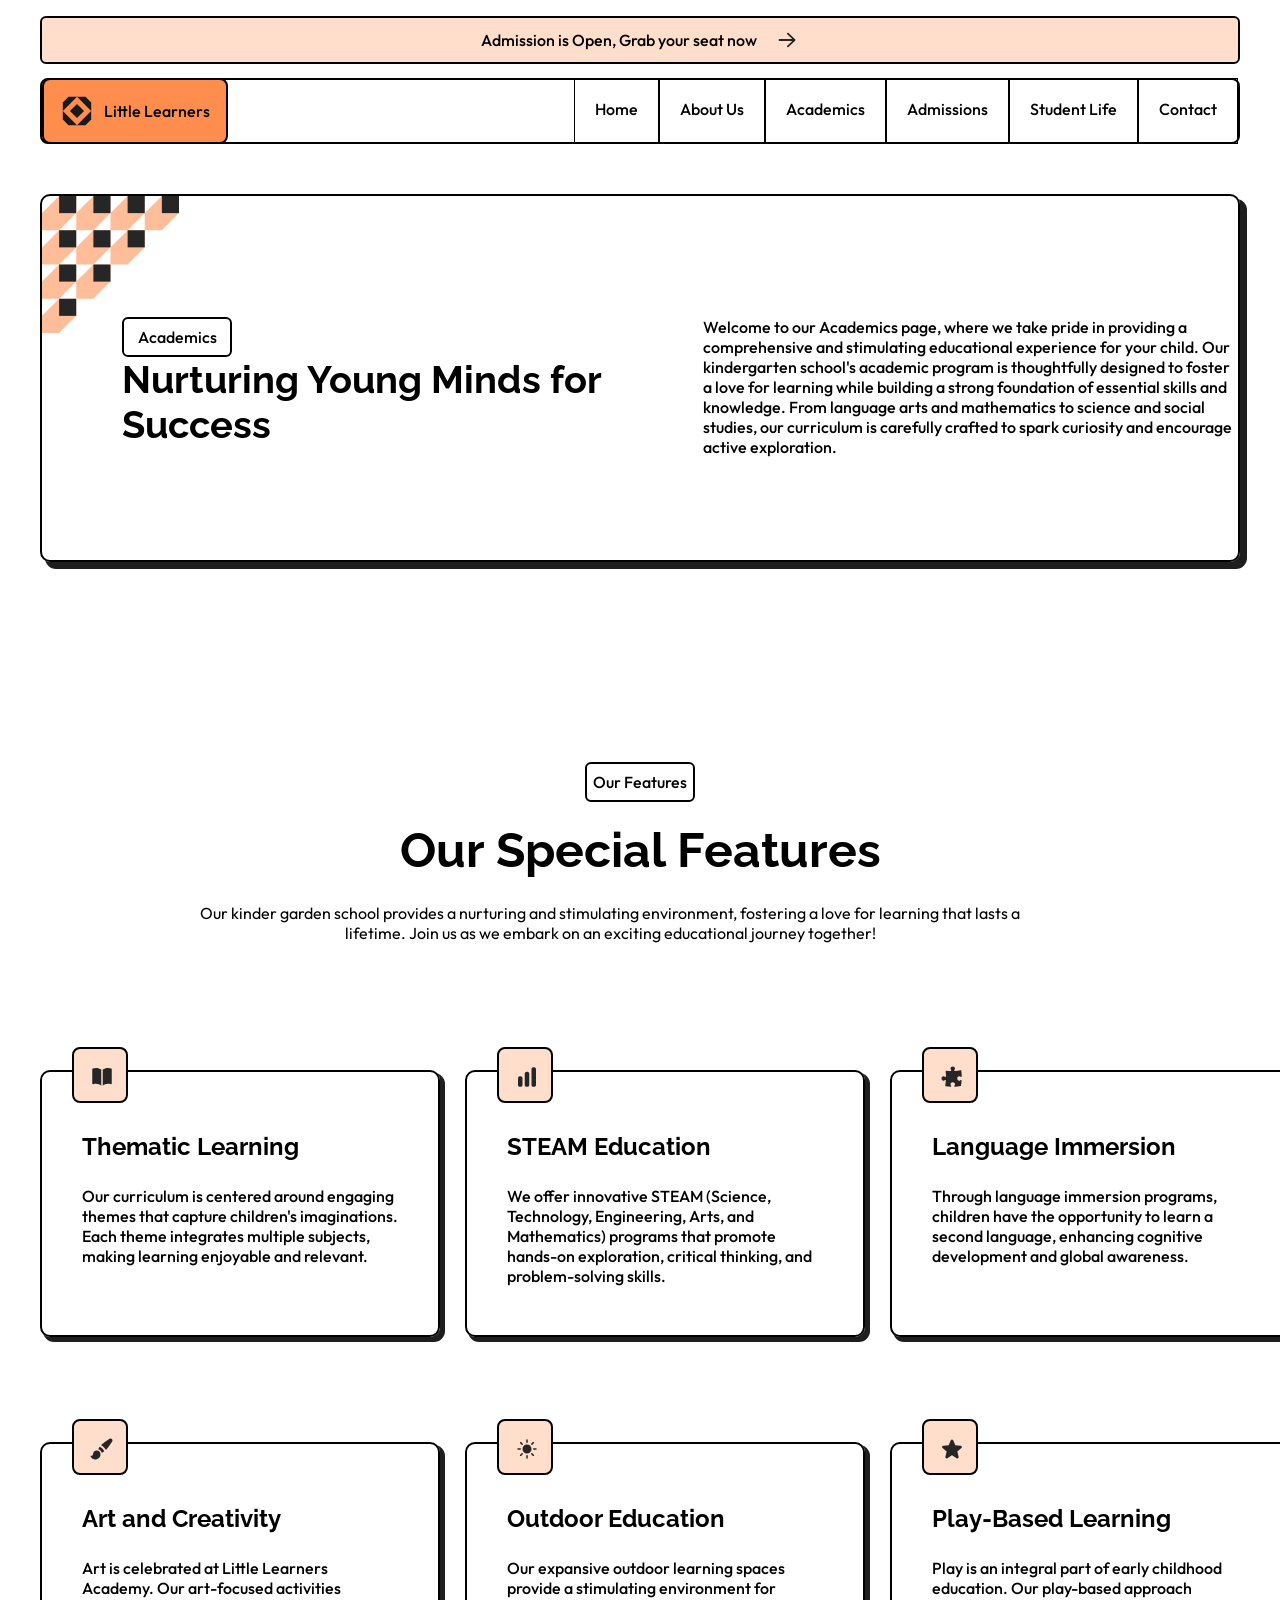
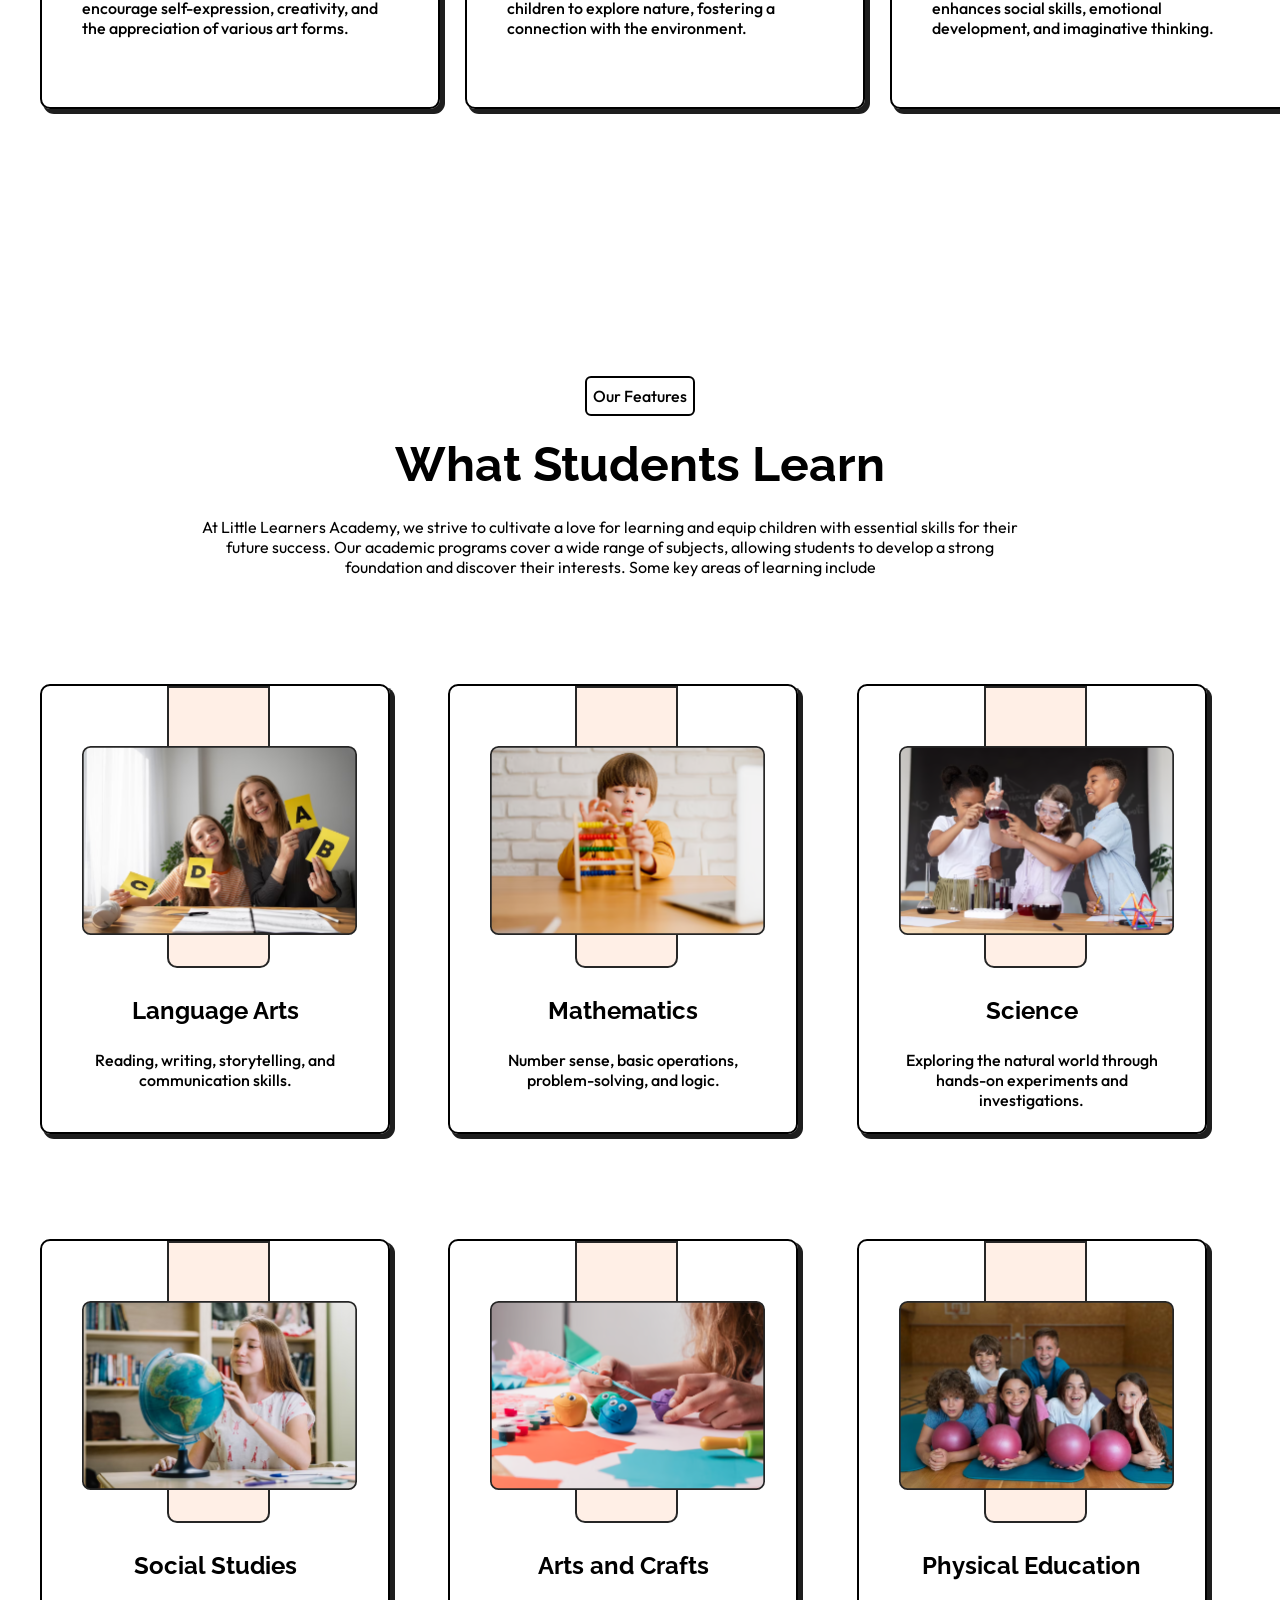
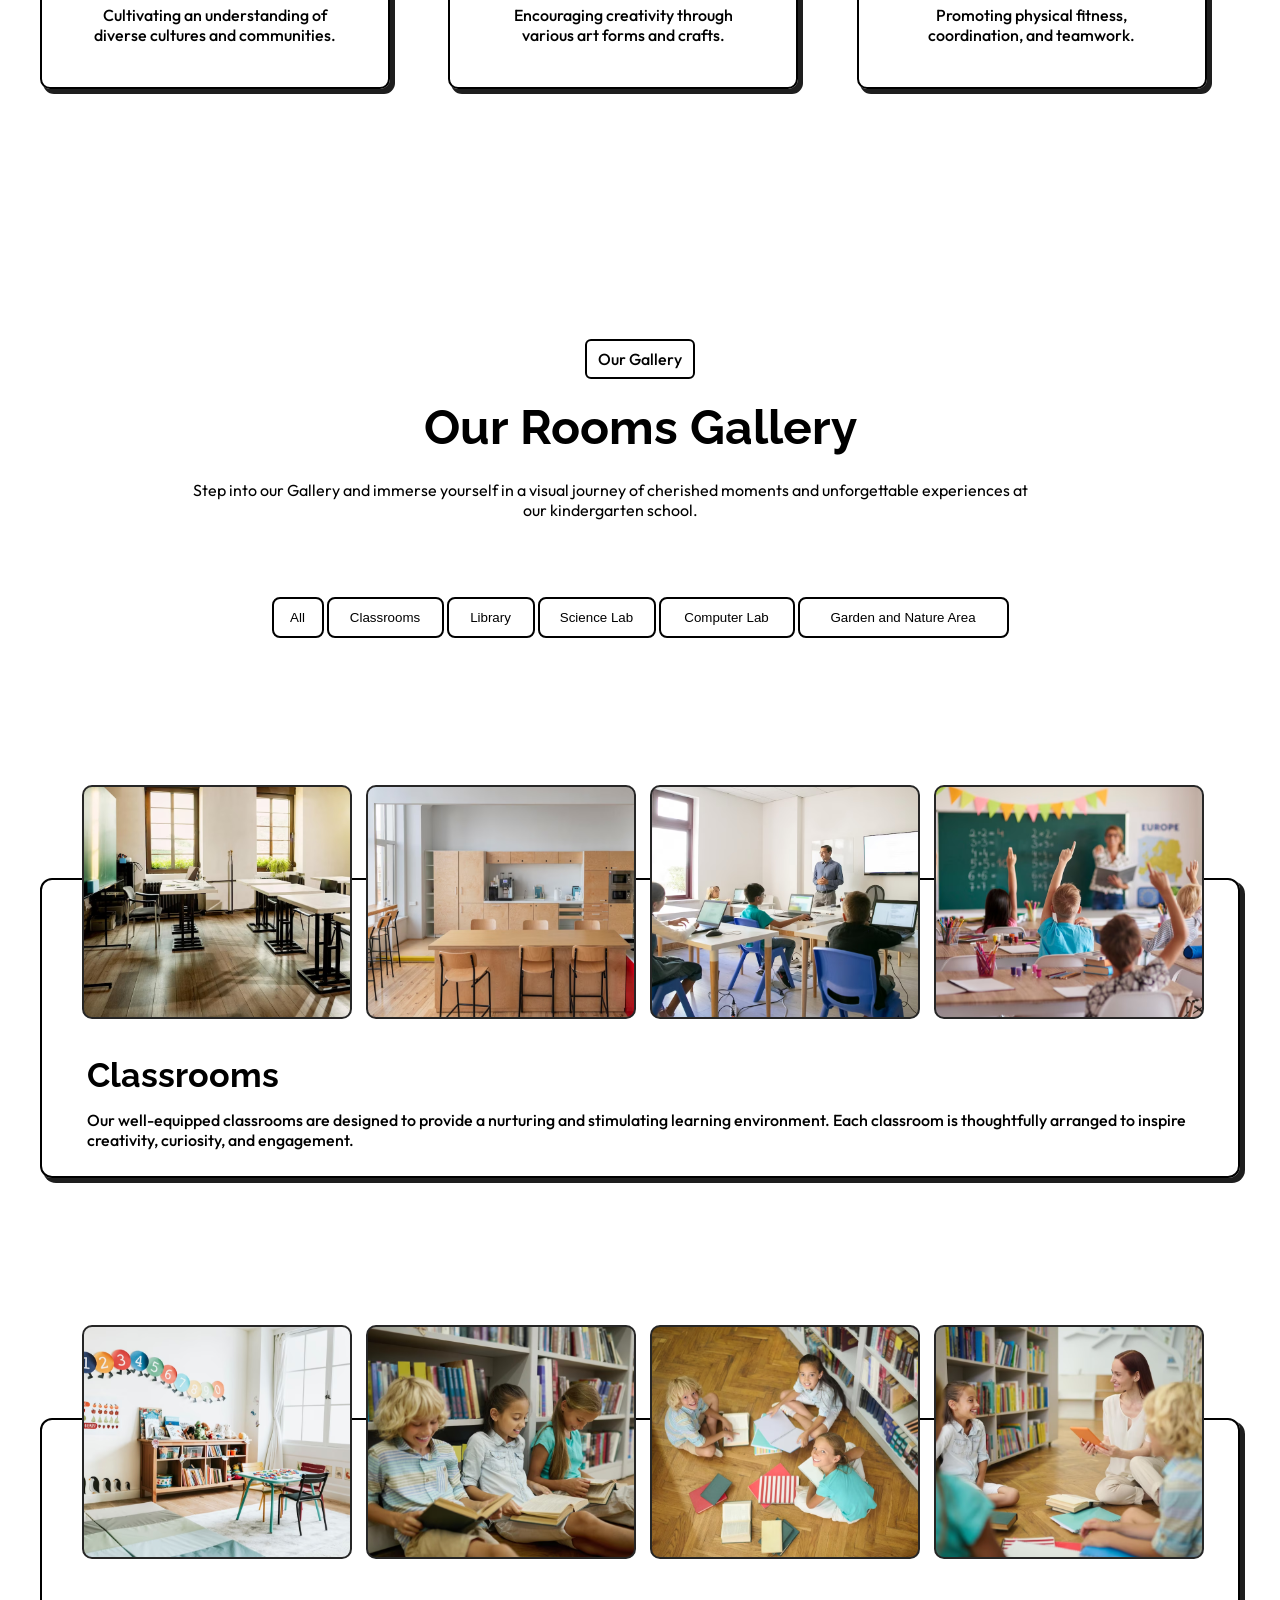
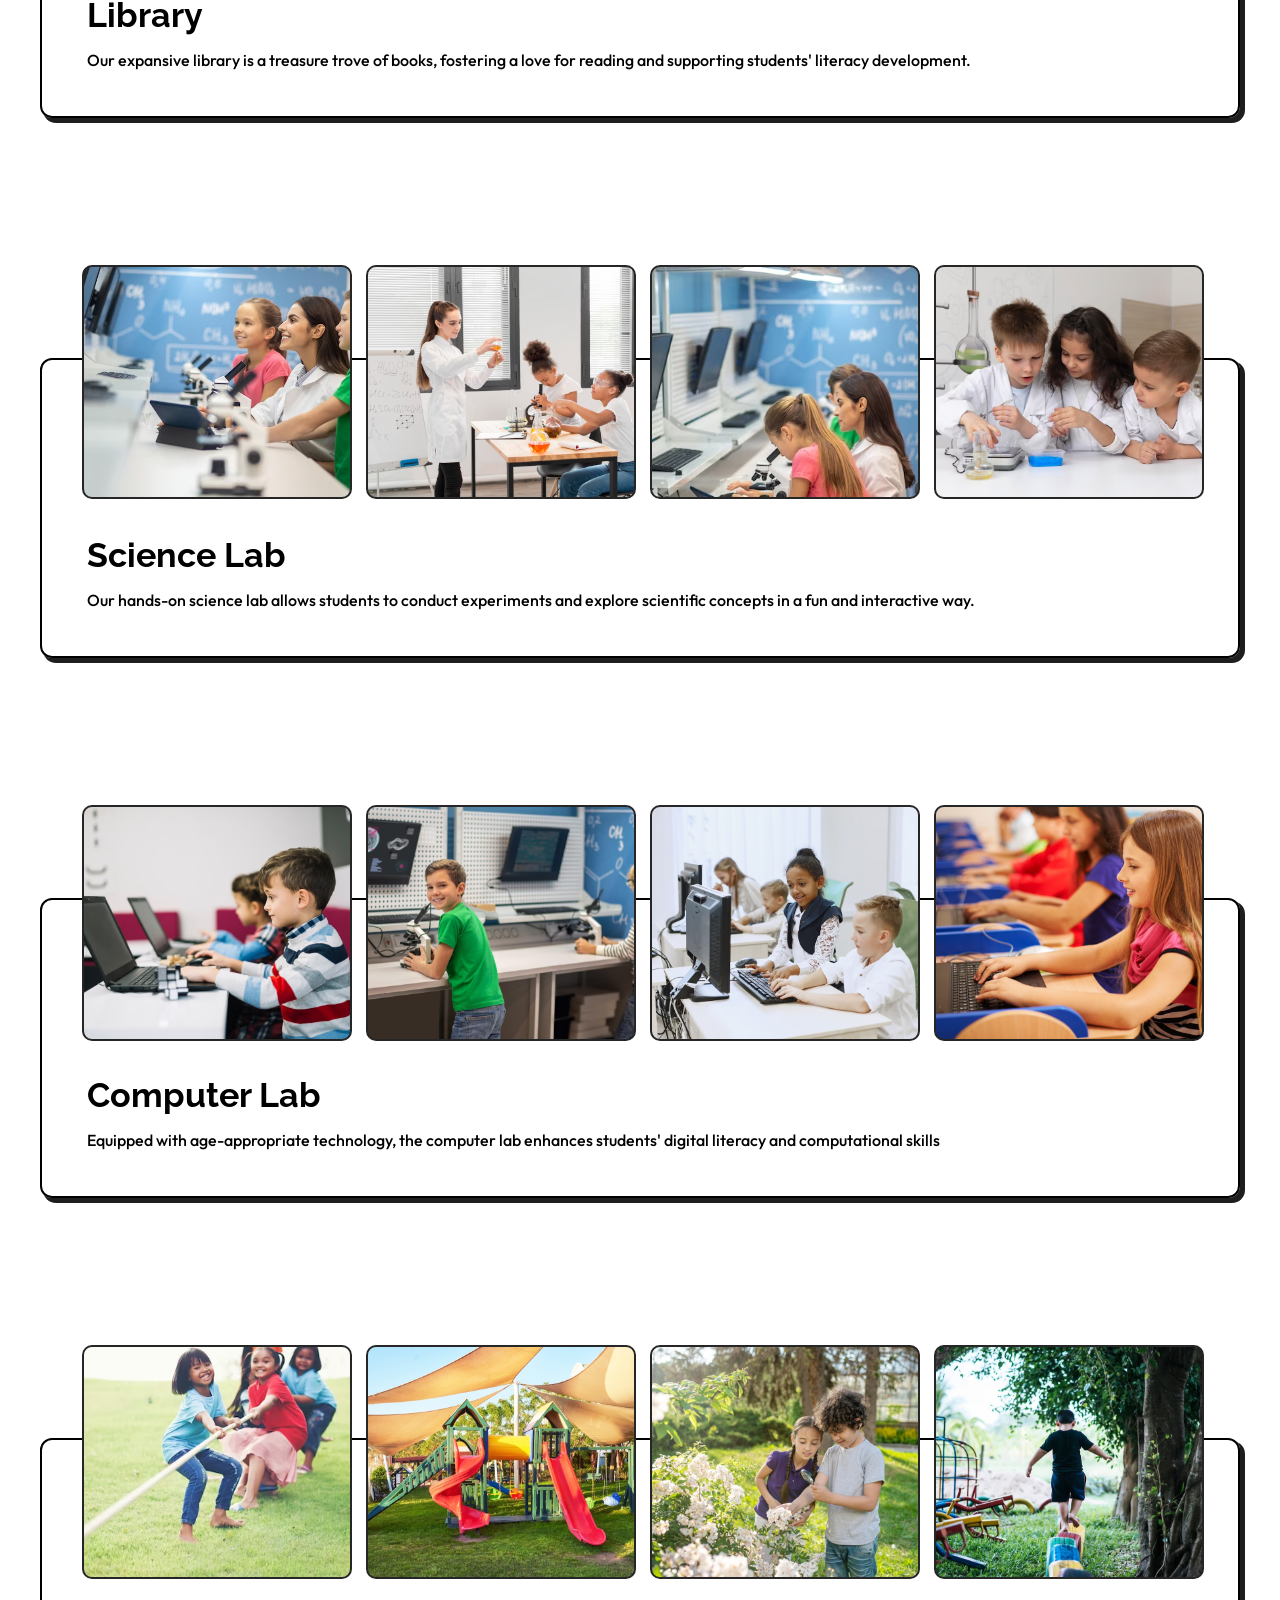
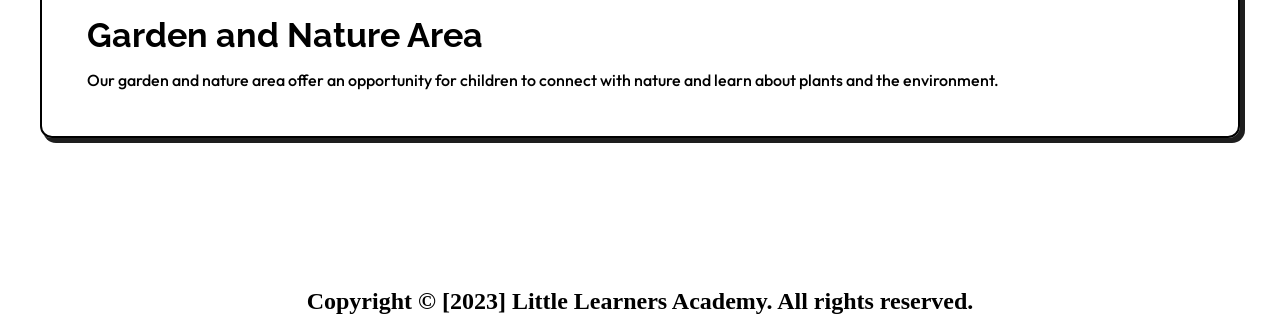
==== css-4/index.html @ a6e07aae "css-4" ====
<!doctype html>
<html lang="en">
  <head>
    <meta charset="UTF-8" />
    <meta name="viewport" content="width=device-width, initial-scale=1.0" />
    <title>Document</title>
    <link rel="preconnect" href="https://fonts.googleapis.com" />
    <link rel="preconnect" href="https://fonts.gstatic.com" crossorigin />
    <link
      href="https://fonts.googleapis.com/css2?family=Outfit:wght@100..900&display=swap"
      rel="stylesheet"
    />
    <link rel="preconnect" href="https://fonts.googleapis.com" />
    <link rel="preconnect" href="https://fonts.gstatic.com" crossorigin />
    <link
      href="https://fonts.googleapis.com/css2?family=Raleway:ital,wght@0,100..900;1,100..900&display=swap"
      rel="stylesheet"
    />
    <link rel="stylesheet" href="style.css" />
  </head>
  <body>
    <header class="container">
      <div class="head">
        <h2 class="text">Admission is Open, Grab your seat now</h2>
      </div>
      <div class="img">
        <img src="./assets/Icon.svg" alt="icon" />
      </div>
    </header>
    <nav>
      <div class="nav">
        <div class="logo">
          <img src="./assets/logo.svg" alt="logo" />
          <h2 class="text">Little Learners</h2>
        </div>
        <div class="nav-links">
          <div class="home">
            <a class="text" href="#">Home</a>
          </div>
          <div class="about">
            <a class="text" href="#">About Us</a>
          </div>
          <div class="academics">
            <a class="text" href="#">Academics</a>
          </div>
          <div class="admissions">
            <a class="text" href="#">Admissions</a>
          </div>
          <div class="Student">
            <a class="text" href="#">Student Life</a>
          </div>
          <div class="contact">
            <a class="text" href="#">Contact</a>
          </div>
        </div>
      </div>
    </nav>

    <main class="main">
      <div class="abstract">
        <img src="./assets/Abstract Design.svg" alt="abstract" />
      </div>
      <div class="general">
        <button class="btn">Academics</button>
        <div class="main-text">
          <h2>Nurturing Young Minds for Success</h2>
          <div class="small-text">
            <p class="text">
              Welcome to our Academics page, where we take pride in providing a
              comprehensive and stimulating educational experience for your
              child. Our kindergarten school's academic program is thoughtfully
              designed to foster a love for learning while building a strong
              foundation of essential skills and knowledge. From language arts
              and mathematics to science and social studies, our curriculum is
              carefully crafted to spark curiosity and encourage active
              exploration.
            </p>
          </div>
        </div>
      </div>
    </main>

    <section id="banner-one">
      <div class="banner-one">
        <div class="text-center">
          <button class="btn">Our Features</button>
          <h2>Our Special Features</h2>
          <p>
            Our kinder garden school provides a nurturing and stimulating
            environment, fostering a love for learning that lasts a lifetime.
            Join us as we embark on an exciting educational journey together!
          </p>
        </div>
        <div class="cards">
          <div class="card">
            <div class="mini-card">
              <img src="./assets/Icon-1.svg" alt="Icon-1" />
            </div>
            <h2>Thematic Learning</h2>
            <p class="text">
              Our curriculum is centered around engaging themes that capture
              children's imaginations. Each theme integrates multiple subjects,
              making learning enjoyable and relevant.
            </p>
          </div>

          <div class="card">
            <div class="mini-card">
              <img src="./assets/Icon (1).svg" alt="Icon-2" />
            </div>
            <h2>STEAM Education</h2>
            <p class="text">
              We offer innovative STEAM (Science, Technology, Engineering, Arts,
              and Mathematics) programs that promote hands-on exploration,
              critical thinking, and problem-solving skills.
            </p>
          </div>

          <div class="card">
            <div class="mini-card">
              <img src="./assets/Icon (3).svg" alt="Icon-3" />
            </div>
            <h2>Language Immersion</h2>
            <p class="text">
              Through language immersion programs, children have the opportunity
              to learn a second language, enhancing cognitive development and
              global awareness.
            </p>
          </div>

          <div class="card">
            <div class="mini-card">
              <img src="./assets/Icon (2).svg" alt="Icon-4" />
            </div>
            <h2>Art and Creativity</h2>
            <p class="text">
              Art is celebrated at Little Learners Academy. Our art-focused
              activities encourage self-expression, creativity, and the
              appreciation of various art forms.
            </p>
          </div>

          <div class="card">
            <div class="mini-card">
              <img src="./assets/Icon (4).svg" alt="Icon-5" />
            </div>
            <h2>Outdoor Education</h2>
            <p class="text">
              Our expansive outdoor learning spaces provide a stimulating
              environment for children to explore nature, fostering a connection
              with the environment.
            </p>
          </div>

          <div class="card">
            <div class="mini-card">
              <img src="./assets/Icon (5).svg" alt="Icon-6" />
            </div>
            <h2>Play-Based Learning</h2>
            <p class="text">
              Play is an integral part of early childhood education. Our
              play-based approach enhances social skills, emotional development,
              and imaginative thinking.
            </p>
          </div>
        </div>
      </div>
    </section>

    <section id="banner-two">
      <div class="banner-two">
        <div class="text-center">
          <button class="btn">Our Features</button>
          <h2>What Students Learn</h2>
          <p>
            At Little Learners Academy, we strive to cultivate a love for
            learning and equip children with essential skills for their future
            success. Our academic programs cover a wide range of subjects,
            allowing students to develop a strong foundation and discover their
            interests. Some key areas of learning include
          </p>
        </div>
        <div class="cards">
          <div class="card">
            <div class="shape">
              <img src="./assets/Shape.svg" alt="shape" />
            </div>
            <img class="main-img" src="./assets/Image.svg" alt="image" />

            <div class="card-text">
              <h2>Language Arts</h2>
              <p class="text">
                Reading, writing, storytelling, and communication skills.
              </p>
            </div>
          </div>

          <div class="card">
            <div class="shape">
              <img src="./assets/Shape.svg" alt="shape" />
            </div>
            <img class="main-img" src="./assets/Image (1).svg" alt="image2" />
            <div class="card-text">
              <h2>Mathematics</h2>
              <p class="text">
                Number sense, basic operations, problem-solving, and logic.
              </p>
            </div>
          </div>

          <div class="card">
            <div class="shape">
              <img src="./assets/Shape.svg" alt="shape" />
            </div>
            <img class="main-img" src="./assets/Image (2).svg" alt="image3" />
            <div class="card-text">
              <h2>Science</h2>
              <p class="text">
                Exploring the natural world through hands-on experiments and
                investigations.
              </p>
            </div>
          </div>

          <div class="card">
            <div class="shape">
              <img src="./assets/Shape.svg" alt="shape" />
            </div>
            <img class="main-img" src="./assets/Image (3).svg" alt="image4" />

            <div class="card-text">
              <h2>Social Studies</h2>
              <p class="text">
                Cultivating an understanding of diverse cultures and
                communities.
              </p>
            </div>
          </div>

          <div class="card">
            <div class="shape">
              <img src="./assets/Shape.svg" alt="shape" />
            </div>
            <img class="main-img" src="./assets/Image (4).svg" alt="image5" />

            <div class="card-text">
              <h2>Arts and Crafts</h2>
              <p class="text">
                Encouraging creativity through various art forms and crafts.
              </p>
            </div>
          </div>

          <div class="card">
            <div class="shape">
              <img src="./assets/Shape.svg" alt="shape" />
            </div>
            <img class="main-img" src="./assets/Image (5).svg" alt="image6" />

            <div class="card-text">
              <h2>Physical Education</h2>
              <p class="text">
                Promoting physical fitness, coordination, and teamwork.
              </p>
            </div>
          </div>
        </div>
      </div>
    </section>

    <section id="banner-three">
      <div class="banner-three">
        <div class="text-center">
          <button class="btn">Our Gallery</button>
          <h2>Our Rooms Gallery</h2>
          <p>
            Step into our Gallery and immerse yourself in a visual journey of
            cherished moments and unforgettable experiences at our kindergarten
            school.
          </p>
        </div>
        <div class="buttons">
          <button class="all">All</button>
          <button class="classrooms">Classrooms</button>
          <button class="library">Library</button>
          <button class="science">Science Lab</button>
          <button class="computer">Computer Lab</button>
          <button class="garden">Garden and Nature Area</button>
        </div>
        <div class="large-card">
          <div class="cards-img">
            <img src="./assets/cards-img-4.svg" alt="cards-img-1" />
            <img src="./assets/cards-img-3.svg" alt="cards-img-2" />
            <img src="./assets/cards-img-2.svg" alt="cards-img-3" />
            <img src="./assets/cards-img-1.svg" alt="cards-img-4" />
          </div>
          <div class="large-text">
            <h2>Classrooms</h2>
            <p class="text">
              Our well-equipped classrooms are designed to provide a nurturing
              and stimulating learning environment. Each classroom is
              thoughtfully arranged to inspire creativity, curiosity, and
              engagement.
            </p>
          </div>
        </div>

        <div class="large-card">
          <div class="cards-img">
            <img src="./assets/library1.svg" alt="library1" />
            <img src="./assets/library2.svg" alt="library2" />
            <img src="./assets/library3.svg" alt="library3" />
            <img src="./assets/library4.svg" alt="library4" />
          </div>
          <div class="large-text">
            <h2>Library</h2>
            <p class="text">
              Our expansive library is a treasure trove of books, fostering a
              love for reading and supporting students' literacy development.
            </p>
          </div>
        </div>

        <div class="large-card">
          <div class="cards-img">
            <img src="./assets/science1.svg" alt="science1" />
            <img src="./assets/science2.svg" alt="science2" />
            <img src="./assets/science3.svg" alt="science3" />
            <img src="./assets/science4.svg" alt="science4" />
          </div>
          <div class="large-text">
            <h2>Science Lab</h2>
            <p class="text">
              Our hands-on science lab allows students to conduct experiments
              and explore scientific concepts in a fun and interactive way.
            </p>
          </div>
        </div>

        <div class="large-card">
          <div class="cards-img">
            <img src="./assets/computer1.svg" alt="computer1" />
            <img src="./assets/computer2.svg" alt="computer2" />
            <img src="./assets/computer3.svg" alt="computer3" />
            <img src="./assets/computer4.svg" alt="computer4" />
          </div>
          <div class="large-text">
            <h2>Computer Lab</h2>
            <p class="text">
              Equipped with age-appropriate technology, the computer lab
              enhances students' digital literacy and computational skills
            </p>
          </div>
        </div>

        <div class="large-card">
          <div class="cards-img">
            <img src="./assets/garden1.svg" alt="garden1" />
            <img src="./assets/garden2.svg" alt="garden2" />
            <img src="./assets/garden3.svg" alt="garden3" />
            <img src="./assets/garden4.svg" alt="garden4" />
          </div>
          <div class="large-text">
            <h2>Garden and Nature Area</h2>
            <p class="text">
              Our garden and nature area offer an opportunity for children to
              connect with nature and learn about plants and the environment.
            </p>
          </div>
        </div>
      </div>
    </section>

    <footer id="footer">
      <h2>Copyright © [2023] Little Learners Academy. All rights reserved.</h2>
    </footer>
  </body>
</html>
---- css-4/style.css ----
* {
  margin: 0;
  padding: 0;
  text-decoration: none;
  list-style: none;
  box-sizing: border-box;
}
body {
  max-width: 1200px;
  margin: 0 auto;
}
.container {
  display: flex;
  justify-content: center;
  align-items: center;
  gap: 14px;
  border: 2px solid black;
  margin-top: 16px;
  border-radius: 6px;
  background-color: rgba(255, 222, 204, 1);
  padding: 12px;
  width: 100%;
  height: 48px;
}
.text {
  font-family: "Outfit", sans-serif;
  font-weight: 500;
  font-size: 16px;
  color: black;
}
.img {
  margin-top: 4.8px;
  margin-left: 3.6px;
}
.logo {
  display: flex;
  justify-content: center;
  align-items: center;
  border: 2px solid black;
  border-radius: 8px;
  background-color: rgba(255, 141, 77, 1);
  height: 66px;
  gap: 10px;
  padding: 16px;
}
.nav {
  border: 2px solid black;
  border-radius: 8px;
  display: flex;
  justify-content: space-between;
  align-items: center;
  height: 66px;
  margin-top: 14px;
}
.nav-links {
  display: flex;
  justify-content: space-between;
  height: 66px;
}
.home {
  border: 1px solid black;
  padding: 20px;
}
.about {
  border: 1px solid black;
  padding: 20px;
}
.academics {
  border: 1px solid black;
  padding: 20px;
}
.admissions {
  border: 1px solid black;
  padding: 20px;
}
.Student {
  border: 1px solid black;
  padding: 20px;
}
.contact {
  border: 1px solid black;
  padding: 20px;
}
.home:hover {
  background-color: rgba(255, 239, 229, 1);
  cursor: pointer;
}
.about:hover {
  background-color: rgba(255, 239, 229, 1);
  cursor: pointer;
}
.academics:hover {
  background-color: rgba(255, 239, 229, 1);
  cursor: pointer;
}
.admissions:hover {
  background-color: rgba(255, 239, 229, 1);
  cursor: pointer;
}
.Student:hover {
  background-color: rgba(255, 239, 229, 1);
  cursor: pointer;
}
.contact:hover {
  background-color: rgba(255, 239, 229, 1);
  cursor: pointer;
}
.main {
  margin-top: 50px;
  border: 2px solid black;
  border-radius: 10px;
  width: 100%;
  height: 368px;
  box-shadow: 6px 6px 0px 1px rgba(30, 30, 30, 1);
}
.general {
  padding-left: 80px;
  margin-top: -20px;
}
.main-text {
  display: flex;
  justify-content: space-between;
}
.btn {
  width: 110px;
  height: 40px;
  border: 2px solid black;
  border-radius: 6px;
  background-color: white;
  font-family: "Outfit", sans-serif;
  font-size: 16px;
  font-weight: 500;
  font-style: medium;
}
.main h2 {
  width: 535px;
  font-size: 38px;
  font-weight: 700px;
  font-family: "Raleway", sans-serif;
}
.small-text {
  width: 535px;
  height: 168px;
  margin-top: -40px;
}
#banner-one {
  width: 100%;
  height: 864px;
  margin-top: 200px;
}
.text-center {
  width: 100%;
  height: 178px;
  text-align: center;
}
.text-center h2 {
  margin-top: 20px;
  font-family: "Raleway", sans-serif;
  font-size: 48px;
}
.text-center p {
  font-family: "Outfit", sans-serif;
  font-size: 16px;
  width: 70%;
  margin: 25px 150px;
}
.cards {
  display: grid;
  grid-template-rows: repeat(2, 1fr);
  grid-template-columns: repeat(3, 1fr);
  gap: 25px;
  padding-top: 50px;
}
.card {
  width: 400px;
  height: 267px;
  border: 2px solid black;
  box-shadow: 4px 4px 0px 1px rgba(30, 30, 30, 1);
  border-radius: 10px;
  padding: 60px 40px;
  position: relative;
  margin-top: 80px;
}
.cards .mini-card {
  width: 56px;
  height: 56px;
  background-color: rgba(255, 222, 204, 1);
  border: 2px solid black;
  border-radius: 8px;
  padding: 16px;
  position: absolute;
  top: -25px;
  left: 30px;
}
.cards h2 {
  font-size: 24px;
  font-family: "Raleway", sans-serif;
  font-weight: 700;
}
.cards p {
  margin-top: 25px;
}
#banner-two {
  padding-top: 350px;
}
.banner-two .card {
  width: 350px;
  height: 450px;
  position: relative;
}
.card .shape {
  position: absolute;
  top: 0;
  left: 125px;
}
.card .main-img {
  width: 275px;
  position: absolute;
  z-index: 1;
}
.card-text {
  text-align: center;
}
.card-text h2 {
  padding-top: 250px;
  font-family: "Raleway", sans-serif;
}
#banner-three {
  padding-top: 250px;
}
.buttons {
  margin: 80px;
  text-align: center;
  font-weight: 600;
  font-family: "Outfit", sans-serif;
  font-size: 16px;
  gap: 20px;
}
.buttons .all {
  width: 52px;
  height: 41px;
  border: 2px solid black;
  border-radius: 8px;
  background-color: white;
}
.buttons .all:hover {
  background-color: rgba(255, 239, 229, 1);
  cursor: pointer;
}
.buttons .classrooms {
  width: 117px;
  height: 41px;
  border: 2px solid black;
  border-radius: 8px;
  background-color: white;
}
.buttons .classrooms:hover {
  background-color: rgba(255, 239, 229, 1);
  cursor: pointer;
}
.buttons .library {
  width: 88px;
  height: 41px;
  border: 2px solid black;
  border-radius: 8px;
  background-color: white;
}
.buttons .library:hover {
  background-color: rgba(255, 239, 229, 1);
  cursor: pointer;
}
.buttons .science {
  width: 118px;
  height: 41px;
  border: 2px solid black;
  border-radius: 8px;
  background-color: white;
}
.buttons .science:hover {
  background-color: rgba(255, 239, 229, 1);
  cursor: pointer;
}
.buttons .computer {
  width: 136px;
  height: 41px;
  border: 2px solid black;
  border-radius: 8px;
  background-color: white;
}
.buttons .computer:hover {
  background-color: rgba(255, 239, 229, 1);
  cursor: pointer;
}
.buttons .garden {
  width: 211px;
  height: 41px;
  border: 2px solid black;
  border-radius: 8px;
  background-color: white;
}
.buttons .garden:hover {
  background-color: rgba(255, 239, 229, 1);
  cursor: pointer;
}
.large-card {
  margin-top: 240px;
  width: 100%;
  height: 300px;
  border: 2px solid black;
  border-radius: 12px;
  box-shadow: 4px 4px 0px 1px rgba(30, 30, 30, 1);
  position: relative;
}
.large-card .cards-img {
  position: absolute;
  top: -95px;
  left: 30px;
}
.large-card img {
  margin-left: 10px;
}
.large-text {
  padding: 175px 45px;
}
.large-text h2 {
  font-size: 34px;
  font-family: "Raleway", sans-serif;
  font-weight: 700;
}
.large-text p {
  padding-top: 15px;
}
#footer {
  text-align: center;
  padding-top: 150px;
}
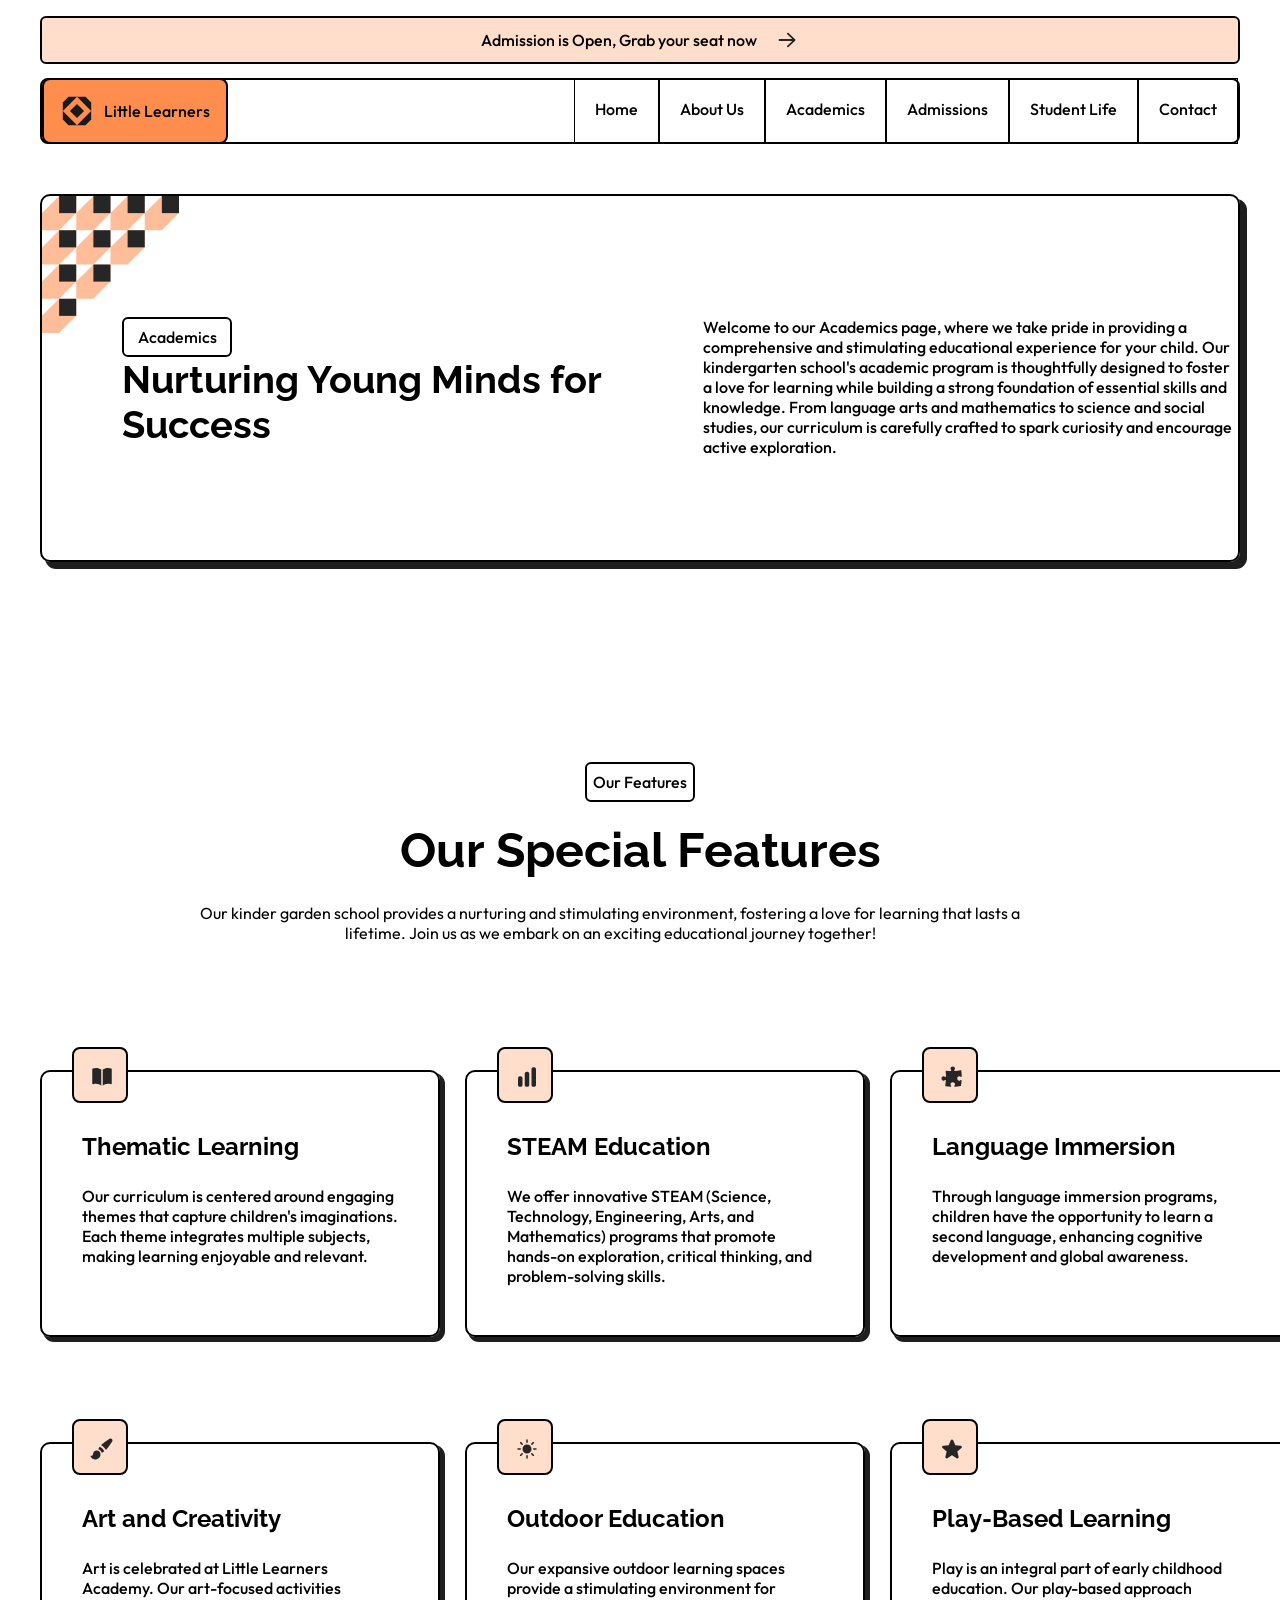
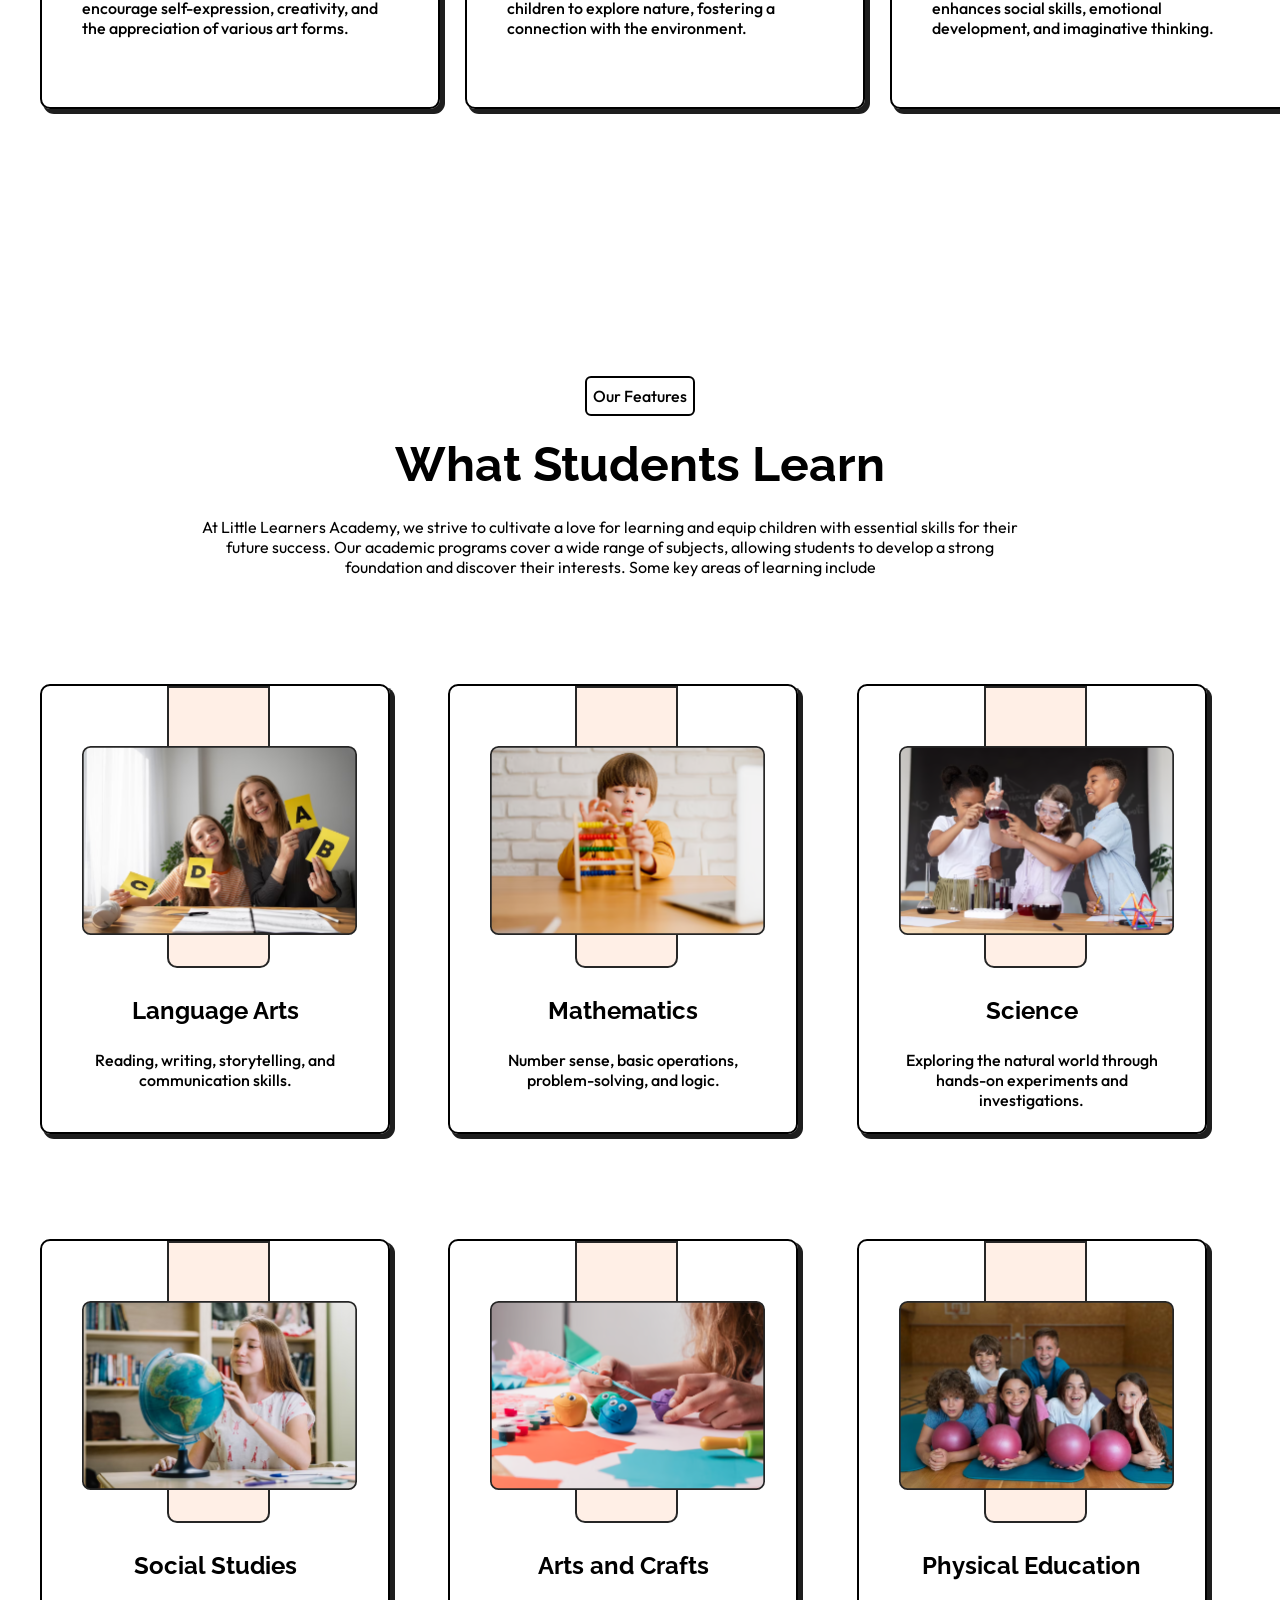
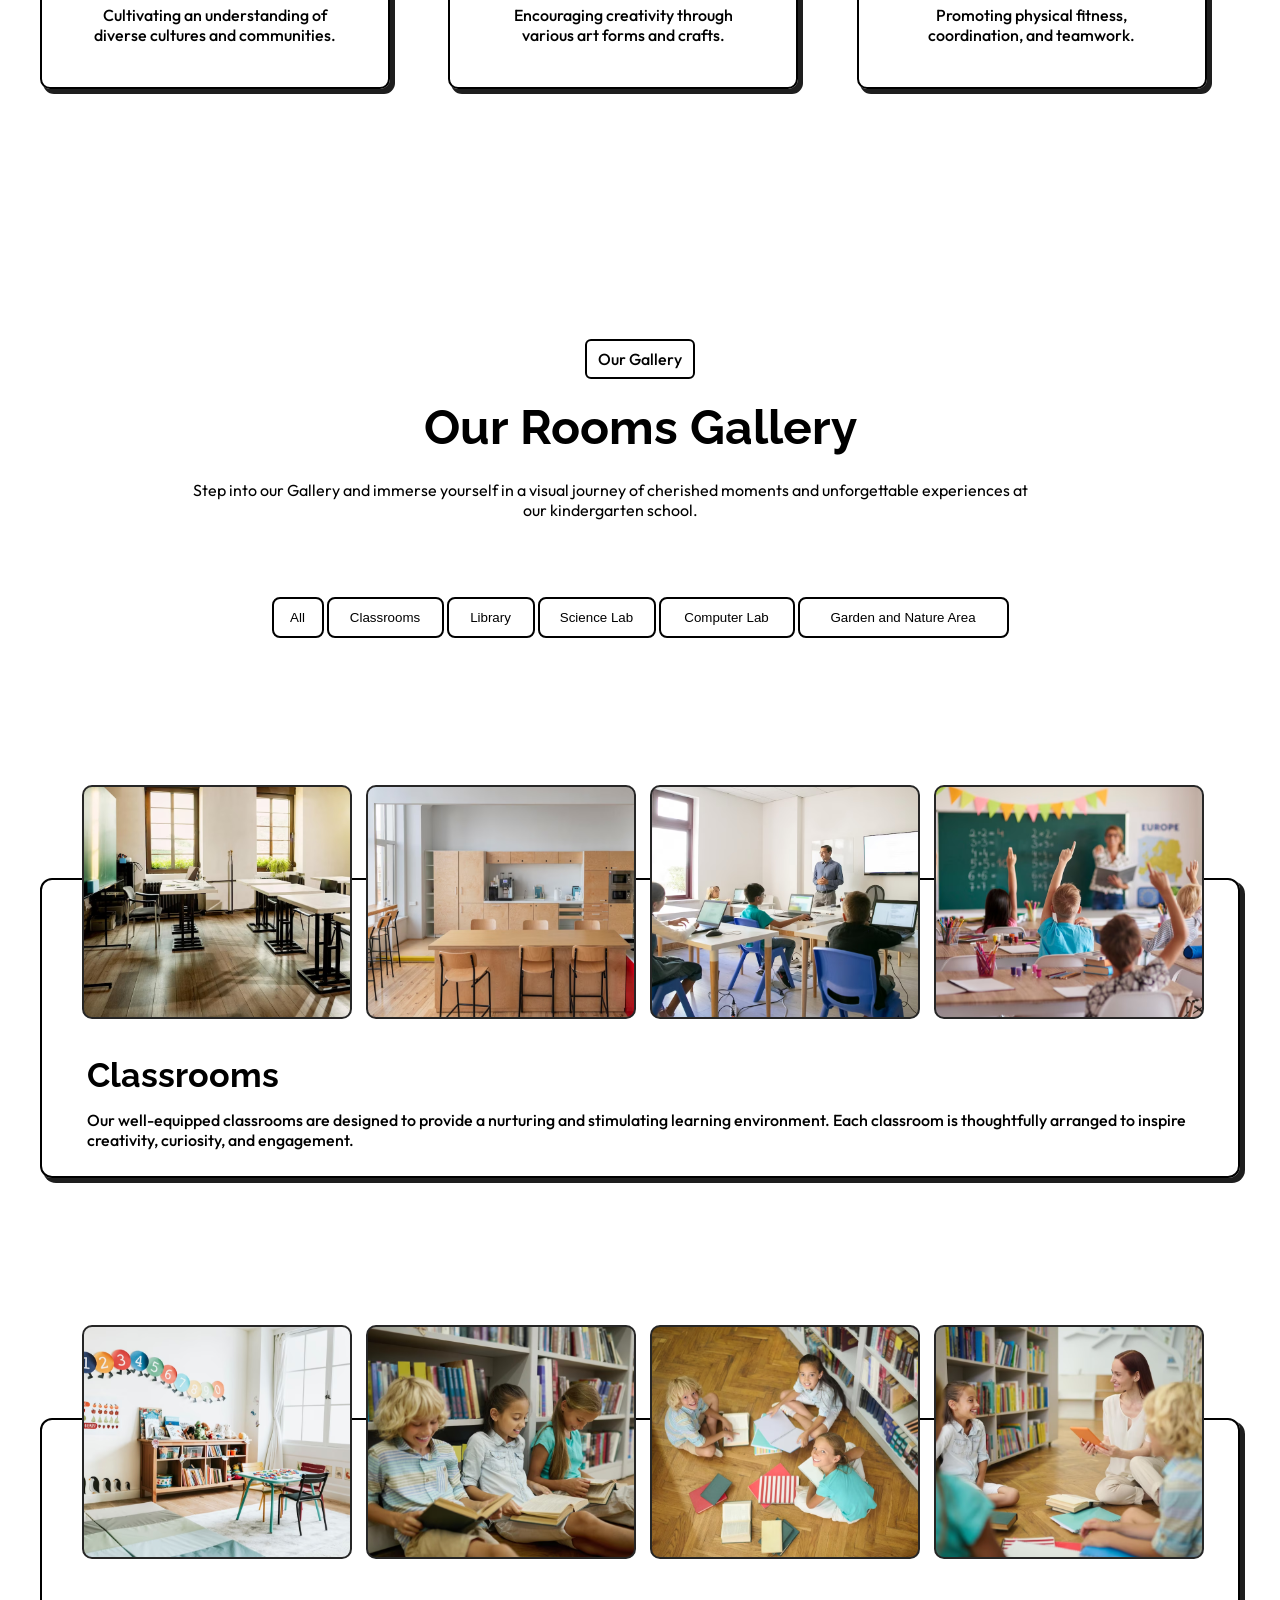
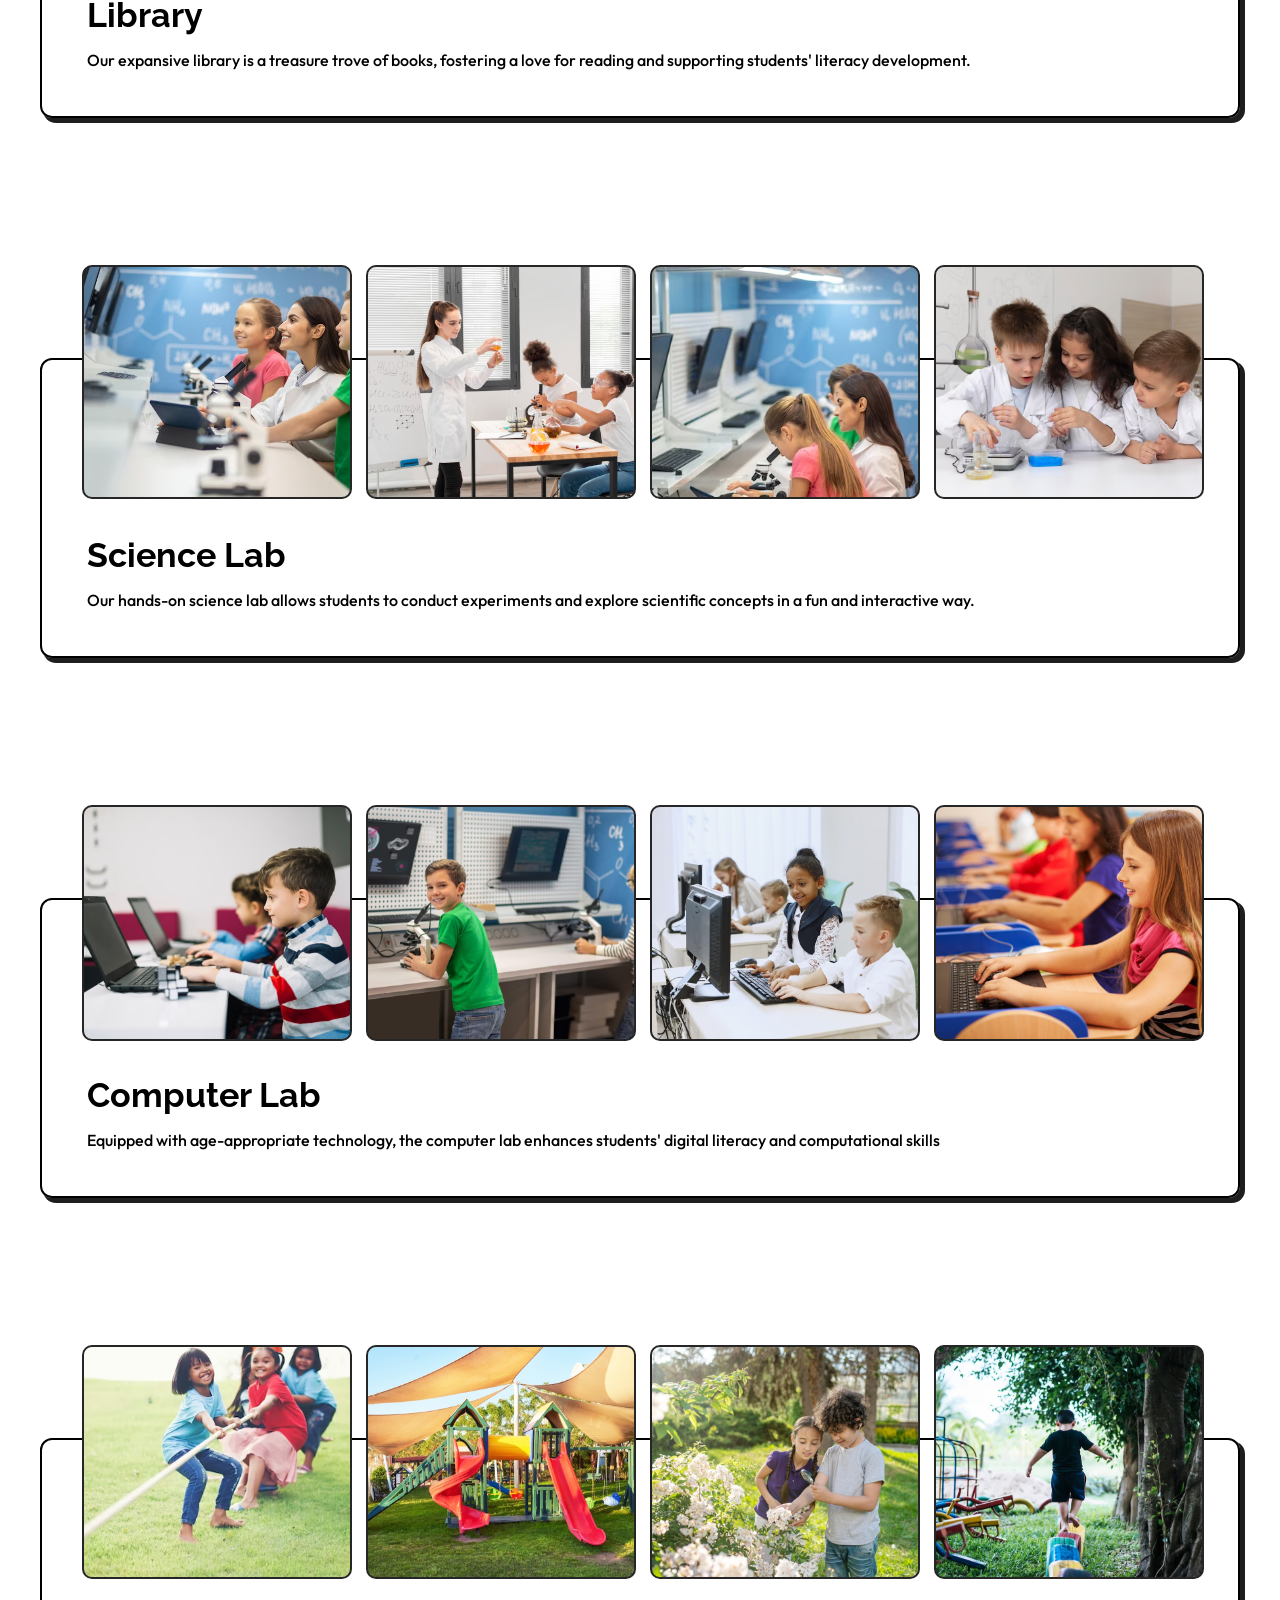
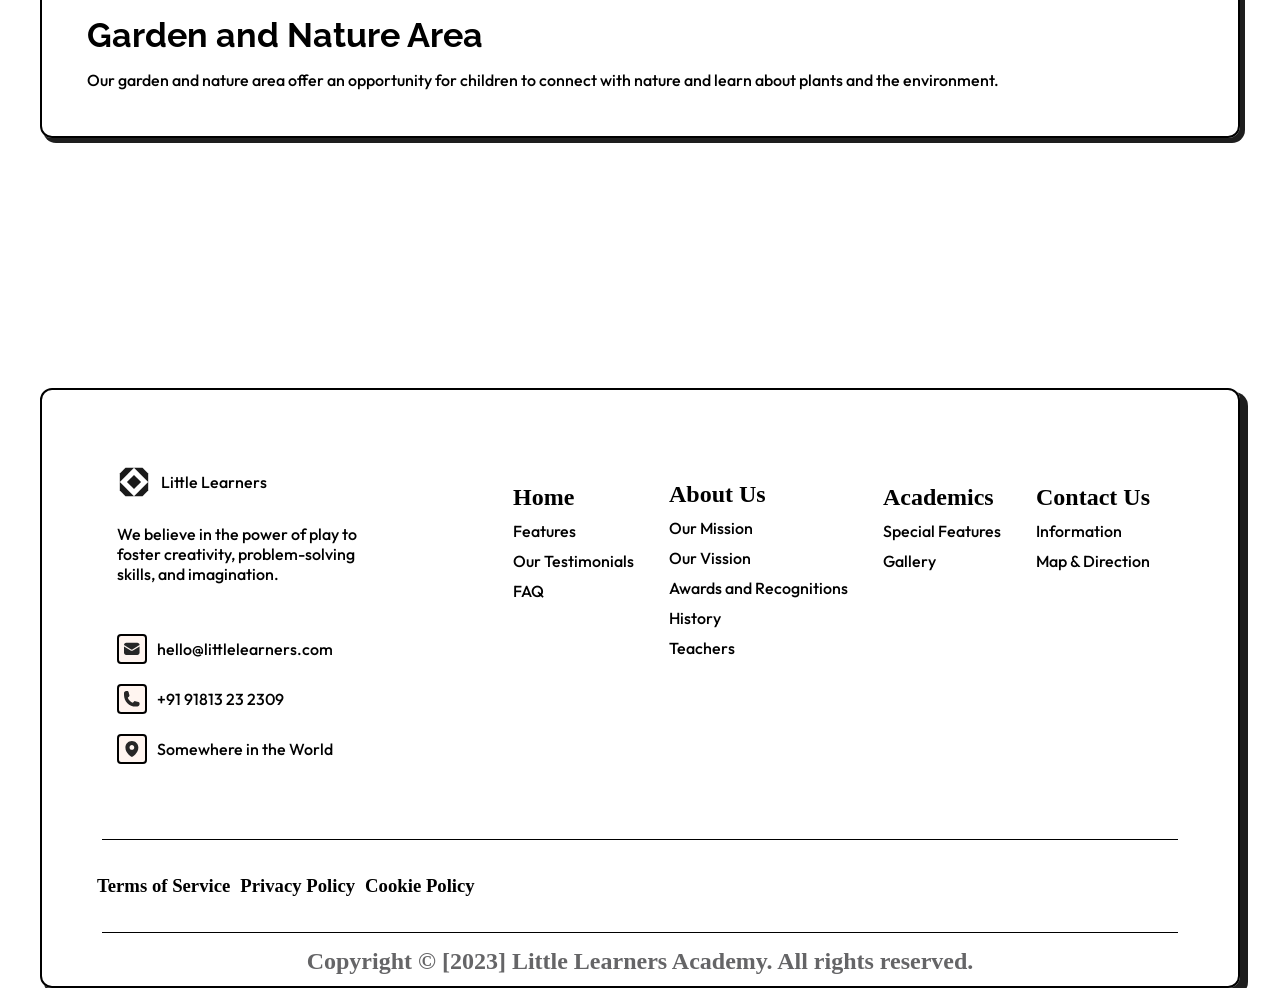
==== commit 5d3d466f: "css-figma" ====
--- a/css-4/index.html
+++ b/css-4/index.html
@@ -372,7 +372,81 @@
     </section>
 
     <footer id="footer">
-      <h2>Copyright © [2023] Little Learners Academy. All rights reserved.</h2>
+      <div class="footer">
+        <div class="foot">
+          <div class="left">
+            <div class="logo-box">
+              <img src="./assets/logo.svg" alt="logo" />
+              <h2 class="text">Little Learners</h2>
+            </div>
+
+            <div class="foot-text">
+              <p class="text foot-text-1">
+                We believe in the power of play to foster creativity,
+                problem-solving skills, and imagination.
+              </p>
+            </div>
+            <div class="foot-cards">
+              <div class="foot-card">
+                <img src="./assets/envelope.svg" alt="envelope" />
+                <p class="text">hello@littlelearners.com</p>
+              </div>
+              <div class="foot-card">
+                <img src="./assets/phone.svg" alt="phone" />
+                <p class="text">+91 91813 23 2309</p>
+              </div>
+              <div class="foot-card">
+                <img src="./assets/navigation.svg" alt="navigation" />
+                <p class="text">Somewhere in the World</p>
+              </div>
+            </div>
+          </div>
+
+          <div class="right">
+            <div class="right-box">
+              <div class="Home link">
+                <h2>Home</h2>
+                <p class="text">Features</p>
+                <p class="text">Our Testimonials</p>
+                <p class="text">FAQ</p>
+              </div>
+
+              <div class="About link">
+                <h2>About Us</h2>
+                <p class="text">Our Mission</p>
+                <p class="text">Our Vission</p>
+                <p class="text">Awards and Recognitions</p>
+                <p class="text">History</p>
+                <p class="text">Teachers</p>
+              </div>
+
+              <div class="Academics link">
+                <h2>Academics</h2>
+                <p class="text">Special Features</p>
+                <p class="text">Gallery</p>
+              </div>
+
+              <div class="Contact link">
+                <h2>Contact Us</h2>
+                <p class="text">Information</p>
+                <p class="text">Map & Direction</p>
+              </div>
+            </div>
+          </div>
+        </div>
+        <hr class="line" />
+        <div class="finish">
+          <h3>Terms of Service</h3>
+          <h3>Privacy Policy</h3>
+          <h3>Cookie Policy</h3>
+        </div>
+        <hr class="line" />
+        <div class="son">
+          <h2>
+            Copyright © [2023] Little Learners Academy. All rights reserved.
+          </h2>
+        </div>
+      </div>
     </footer>
   </body>
 </html>
--- a/css-4/style.css
+++ b/css-4/style.css
@@ -331,6 +331,90 @@
   padding-top: 15px;
 }
 #footer {
+  margin-top: 250px;
+}
+.footer {
+  width: 100%;
+  height: 600px;
+  border: 2px solid black;
+  border-radius: 12px;
+  box-shadow: 6px 6px 0px 2px rgba(30, 30, 30, 1);
+}
+.foot {
+  display: flex;
+}
+.left {
+  padding: 75px;
+}
+.logo-box {
+  display: flex;
+  align-items: center;
+  gap: 10px;
+}
+.foot-text-1 {
+  width: 100%;
+  margin-top: 25px;
+}
+.foot-cards {
+  margin-top: 50px;
+}
+.foot-card {
+  display: flex;
+  gap: 10px;
+  margin-top: 20px;
+}
+.foot-card img {
+  width: 30px;
+  height: 30px;
+  border: 2px solid black;
+  border-radius: 4px;
+  background-color: rgba(255, 245, 240, 1);
+  padding: 5px;
+}
+.foot-card p {
+  padding-top: 5px;
+}
+.right {
+  display: flex;
+  align-items: center;
+  padding: 75px;
+}
+.right-box {
+  width: 650px;
+  height: 244px;
+  display: flex;
+  align-items: center;
+  gap: 35px;
+}
+.Home {
+  margin-top: -145px;
+}
+.About {
+  margin-top: -90px;
+}
+.Academics {
+  margin-top: -175px;
+}
+.Contact {
+  margin-top: -175px;
+}
+.link p {
+  margin-top: 10px;
+}
+.finish {
+  display: flex;
+  gap: 10px;
+  padding: 35px 55px;
+}
+.line {
+  width: 90%;
+  height: 1px;
+  border: none;
+  background-color: black;
+  margin: 0 auto;
+}
+.son {
   text-align: center;
-  padding-top: 150px;
-}
+  margin-top: 15px;
+  color: rgba(101, 101, 103, 1);
+}
